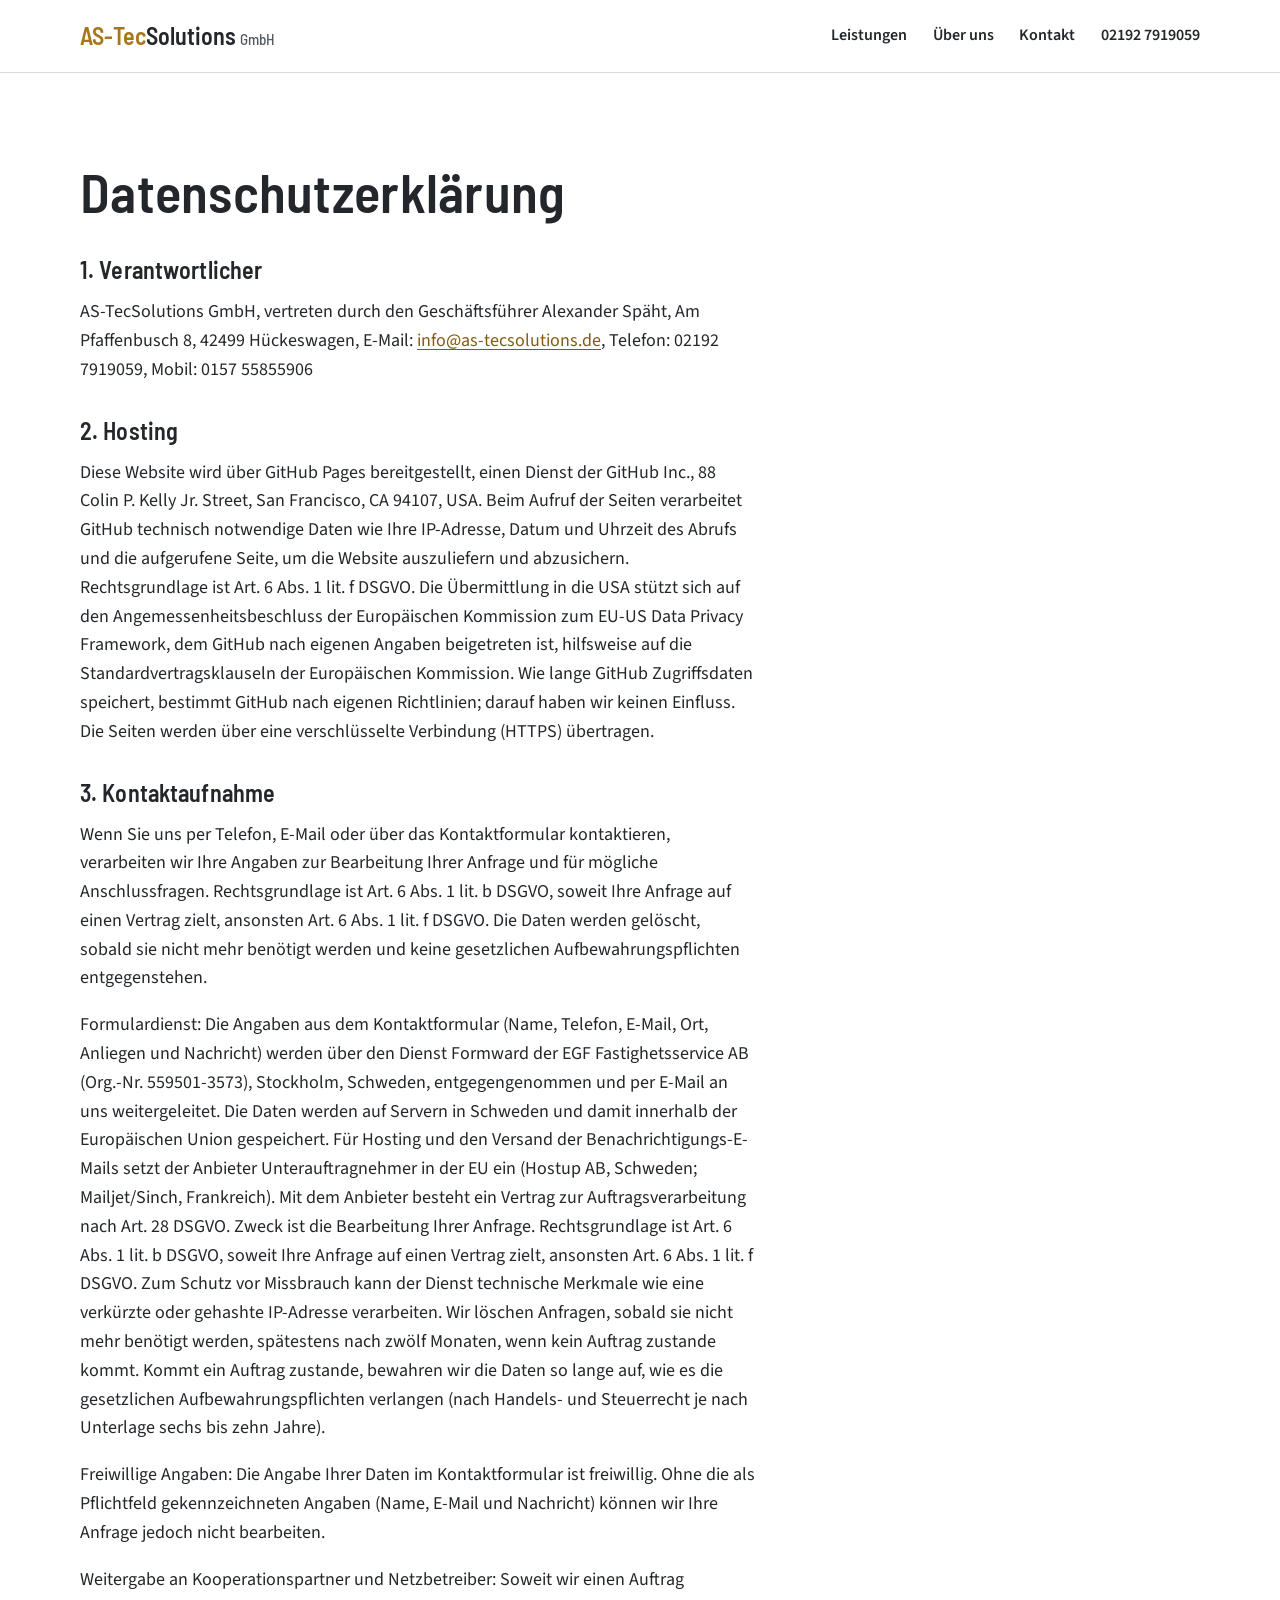
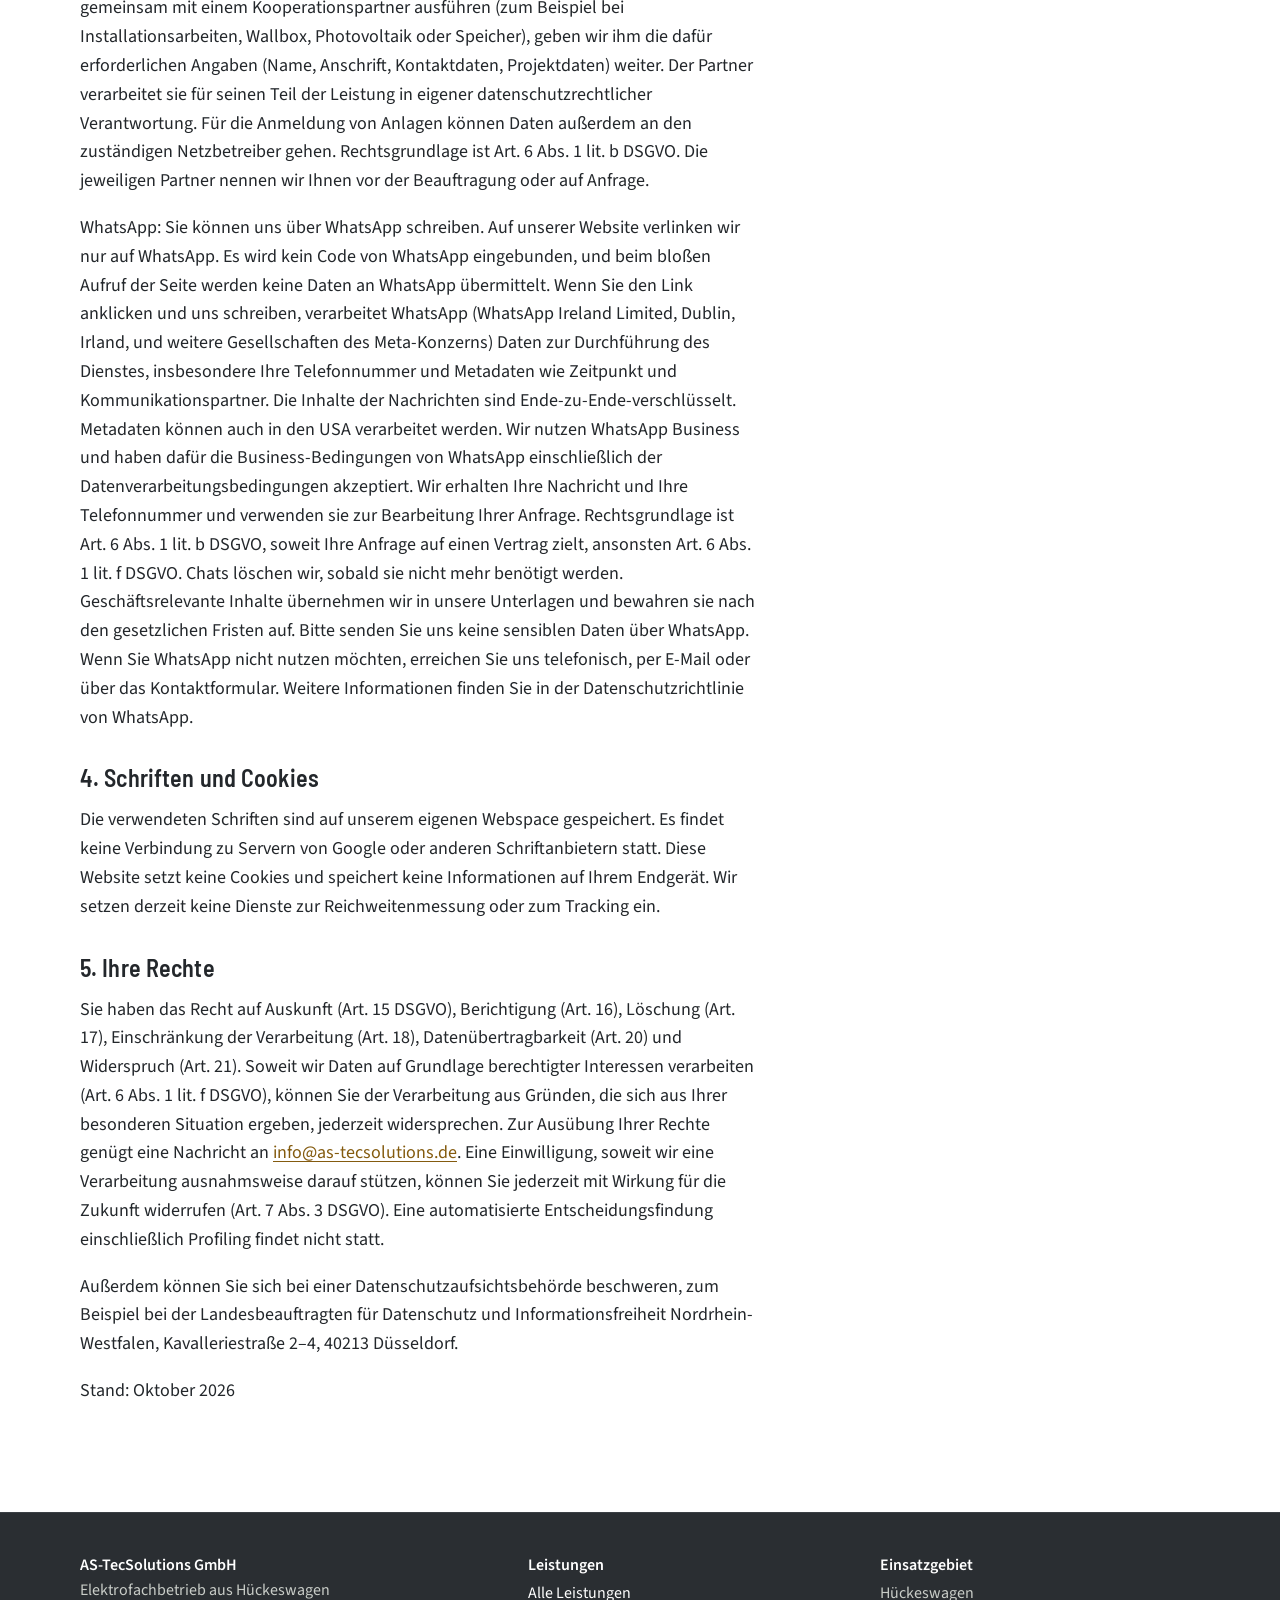
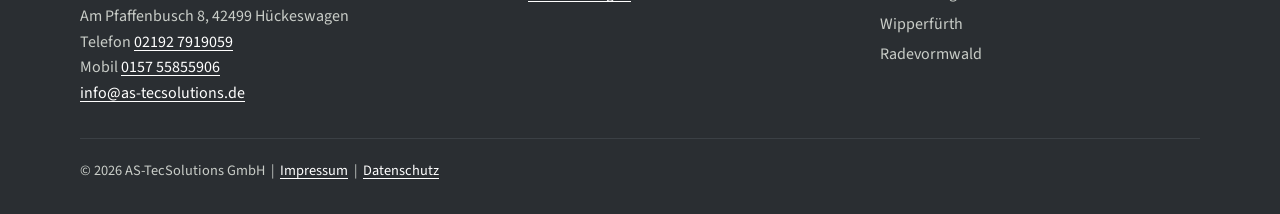
==== datenschutz/index.html @ 736dea1d "Add files via upload" ====
<!DOCTYPE html>
<html lang="de">
<head>
  <meta charset="UTF-8">
  <meta name="viewport" content="width=device-width, initial-scale=1, viewport-fit=cover">
  <title>Datenschutzerklärung | AS-TecSolutions GmbH</title>
  <meta name="description" content="Datenschutzerklärung der AS-TecSolutions GmbH, Elektrofachbetrieb in Hückeswagen.">
  <link rel="canonical" href="https://www.as-tecsolutions.de/datenschutz/">
  <meta name="theme-color" content="#FFFFFF">
  <link rel="icon" href="/favicon.ico" sizes="48x48">
  <link rel="icon" type="image/png" sizes="32x32" href="/assets/icons/favicon-32.png">
  <link rel="icon" type="image/png" sizes="16x16" href="/assets/icons/favicon-16.png">
  <link rel="apple-touch-icon" href="/assets/icons/apple-touch-icon.png">
  <meta property="og:type" content="website">
  <meta property="og:locale" content="de_DE">
  <meta property="og:site_name" content="AS-TecSolutions GmbH">
  <meta property="og:title" content="Datenschutzerklärung | AS-TecSolutions GmbH">
  <meta property="og:description" content="Datenschutzerklärung der AS-TecSolutions GmbH, Elektrofachbetrieb in Hückeswagen.">
  <meta property="og:url" content="https://www.as-tecsolutions.de/datenschutz/">
  <meta property="og:image" content="https://www.as-tecsolutions.de/assets/og-image.png">
  <meta property="og:image:width" content="1200">
  <meta property="og:image:height" content="630">
  <meta name="twitter:card" content="summary_large_image">
  <!-- Google Search Console: Bestätigungs-Tag hier einfügen, z. B. <meta name="google-site-verification" content="CODE"> (nur nötig, wenn nicht per DNS bestätigt wird) -->
  <link rel="preload" href="/assets/fonts/source-sans-3-400.woff2" as="font" type="font/woff2" crossorigin>
  <link rel="preload" href="/assets/fonts/barlow-semi-condensed-600.woff2" as="font" type="font/woff2" crossorigin>
  <link rel="stylesheet" href="/assets/css/style.css">
  <!-- Umami: Statistikskript erst einbinden, wenn der AV-Vertrag abgeschlossen und die Website-ID vorhanden ist (Datenschutzerklärung Abschnitt 5 beachten) -->
</head>
<body>
  <a class="skip-link" href="#inhalt">Zum Inhalt springen</a>
  <header class="topbar">
    <div class="wrap">
      <a class="brand" href="/"><span>AS-Tec</span>Solutions<small>GmbH</small></a>
      <button class="menu-btn" type="button" aria-expanded="false" aria-controls="hauptnavigation">Menü</button>
      <nav class="nav" id="hauptnavigation" aria-label="Hauptnavigation">
        <a href="/#leistungen">Leistungen</a>
        <a href="/#ueber-uns">Über uns</a>
        <a href="/#kontakt">Kontakt</a>
        <a class="tel" href="tel:+4921927919059">02192 7919059</a>
      </nav>
    </div>
  </header>

  <main id="inhalt" tabindex="-1" class="section legal">
    <div class="wrap">
      <h1>Datenschutzerklärung</h1>
      <!-- Interner Hinweis (vor Livegang geprüft werden lassen): Entwurf. Vor dem Livegang bitte rechtlich prüfen lassen. Diesen Hinweis danach entfernen. -->

      <h2>1. Verantwortlicher</h2>
      <p>AS-TecSolutions GmbH, vertreten durch den Geschäftsführer Alexander Späht, Am Pfaffenbusch 8, 42499 Hückeswagen, E-Mail: <a href="mailto:info@as-tecsolutions.de">info@as-tecsolutions.de</a>, Telefon: 02192 7919059, Mobil: 0157 55855906</p>

      <h2>2. Hosting</h2>
      <p>Diese Website wird über GitHub Pages bereitgestellt, einen Dienst der GitHub Inc., 88 Colin P. Kelly Jr. Street, San Francisco, CA 94107, USA. Beim Aufruf der Seiten verarbeitet GitHub technisch notwendige Daten wie Ihre IP-Adresse, Datum und Uhrzeit des Abrufs und die aufgerufene Seite, um die Website auszuliefern und abzusichern. Rechtsgrundlage ist Art. 6 Abs. 1 lit. f DSGVO. Die Übermittlung in die USA stützt sich auf den Angemessenheitsbeschluss der Europäischen Kommission zum EU-US Data Privacy Framework, dem GitHub nach eigenen Angaben beigetreten ist, hilfsweise auf die Standardvertragsklauseln der Europäischen Kommission. Wie lange GitHub Zugriffsdaten speichert, bestimmt GitHub nach eigenen Richtlinien; darauf haben wir keinen Einfluss. Die Seiten werden über eine verschlüsselte Verbindung (HTTPS) übertragen.</p>

      <h2>3. Kontaktaufnahme</h2>
      <p>Wenn Sie uns per Telefon, E-Mail oder über das Kontaktformular kontaktieren, verarbeiten wir Ihre Angaben zur Bearbeitung Ihrer Anfrage und für mögliche Anschlussfragen. Rechtsgrundlage ist Art. 6 Abs. 1 lit. b DSGVO, soweit Ihre Anfrage auf einen Vertrag zielt, ansonsten Art. 6 Abs. 1 lit. f DSGVO. Die Daten werden gelöscht, sobald sie nicht mehr benötigt werden und keine gesetzlichen Aufbewahrungspflichten entgegenstehen.</p>
      <p>Formulardienst: Die Angaben aus dem Kontaktformular (Name, Telefon, E-Mail, Ort, Anliegen und Nachricht) werden über den Dienst Formward der EGF Fastighetsservice AB (Org.-Nr. 559501-3573), Stockholm, Schweden, entgegengenommen und per E-Mail an uns weitergeleitet. Die Daten werden auf Servern in Schweden und damit innerhalb der Europäischen Union gespeichert. Für Hosting und den Versand der Benachrichtigungs-E-Mails setzt der Anbieter Unterauftragnehmer in der EU ein (Hostup AB, Schweden; Mailjet/Sinch, Frankreich). Mit dem Anbieter besteht ein Vertrag zur Auftragsverarbeitung nach Art. 28 DSGVO. Zweck ist die Bearbeitung Ihrer Anfrage. Rechtsgrundlage ist Art. 6 Abs. 1 lit. b DSGVO, soweit Ihre Anfrage auf einen Vertrag zielt, ansonsten Art. 6 Abs. 1 lit. f DSGVO. Zum Schutz vor Missbrauch kann der Dienst technische Merkmale wie eine verkürzte oder gehashte IP-Adresse verarbeiten. Wir löschen Anfragen, sobald sie nicht mehr benötigt werden, spätestens nach zwölf Monaten, wenn kein Auftrag zustande kommt. Kommt ein Auftrag zustande, bewahren wir die Daten so lange auf, wie es die gesetzlichen Aufbewahrungspflichten verlangen (nach Handels- und Steuerrecht je nach Unterlage sechs bis zehn Jahre).</p>

      <p>Freiwillige Angaben: Die Angabe Ihrer Daten im Kontaktformular ist freiwillig. Ohne die als Pflichtfeld gekennzeichneten Angaben (Name, E-Mail und Nachricht) können wir Ihre Anfrage jedoch nicht bearbeiten.</p>

      <p>Weitergabe an Kooperationspartner und Netzbetreiber: Soweit wir einen Auftrag gemeinsam mit einem Kooperationspartner ausführen (zum Beispiel bei Installationsarbeiten, Wallbox, Photovoltaik oder Speicher), geben wir ihm die dafür erforderlichen Angaben (Name, Anschrift, Kontaktdaten, Projektdaten) weiter. Der Partner verarbeitet sie für seinen Teil der Leistung in eigener datenschutzrechtlicher Verantwortung. Für die Anmeldung von Anlagen können Daten außerdem an den zuständigen Netzbetreiber gehen. Rechtsgrundlage ist Art. 6 Abs. 1 lit. b DSGVO. Die jeweiligen Partner nennen wir Ihnen vor der Beauftragung oder auf Anfrage.</p>

      <p>WhatsApp: Sie können uns über WhatsApp schreiben. Auf unserer Website verlinken wir nur auf WhatsApp. Es wird kein Code von WhatsApp eingebunden, und beim bloßen Aufruf der Seite werden keine Daten an WhatsApp übermittelt. Wenn Sie den Link anklicken und uns schreiben, verarbeitet WhatsApp (WhatsApp Ireland Limited, Dublin, Irland, und weitere Gesellschaften des Meta-Konzerns) Daten zur Durchführung des Dienstes, insbesondere Ihre Telefonnummer und Metadaten wie Zeitpunkt und Kommunikationspartner. Die Inhalte der Nachrichten sind Ende-zu-Ende-verschlüsselt. Metadaten können auch in den USA verarbeitet werden. Wir nutzen WhatsApp Business und haben dafür die Business-Bedingungen von WhatsApp einschließlich der Datenverarbeitungsbedingungen akzeptiert. Wir erhalten Ihre Nachricht und Ihre Telefonnummer und verwenden sie zur Bearbeitung Ihrer Anfrage. Rechtsgrundlage ist Art. 6 Abs. 1 lit. b DSGVO, soweit Ihre Anfrage auf einen Vertrag zielt, ansonsten Art. 6 Abs. 1 lit. f DSGVO. Chats löschen wir, sobald sie nicht mehr benötigt werden. Geschäftsrelevante Inhalte übernehmen wir in unsere Unterlagen und bewahren sie nach den gesetzlichen Fristen auf. Bitte senden Sie uns keine sensiblen Daten über WhatsApp. Wenn Sie WhatsApp nicht nutzen möchten, erreichen Sie uns telefonisch, per E-Mail oder über das Kontaktformular. Weitere Informationen finden Sie in der Datenschutzrichtlinie von WhatsApp.</p>

      <h2>4. Schriften und Cookies</h2>
      <p>Die verwendeten Schriften sind auf unserem eigenen Webspace gespeichert. Es findet keine Verbindung zu Servern von Google oder anderen Schriftanbietern statt. Diese Website setzt keine Cookies und speichert keine Informationen auf Ihrem Endgerät. Wir setzen derzeit keine Dienste zur Reichweitenmessung oder zum Tracking ein.</p>

      <!-- NUR WIEDER EINFÜGEN, WENN UMAMI EINGEBUNDEN IST (Konto, AV-Vertrag, Anschrift, Löschfrist ergänzen; dann auch "Wir setzen derzeit keine Dienste zur Reichweitenmessung" in Abschnitt 4 streichen):
      <h2>5. Reichweitenmessung mit Umami</h2>
      <p>Um zu verstehen, wie unsere Website genutzt wird, verwenden wir den Statistikdienst Umami Cloud der Umami Software, Inc., <span class="ph">[Anschrift laut Auftragsverarbeitungsvertrag]</span>. Die Daten werden auf Servern in der Europäischen Union verarbeitet.</p>
      <p>Umami arbeitet ohne Cookies und ohne geräteübergreifende Wiedererkennung. Erfasst werden die aufgerufene Seite, Datum und Uhrzeit, die Website, von der Sie kommen, Browser, Betriebssystem, Gerätetyp, Bildschirmgröße, Sprache sowie das ungefähre Herkunftsgebiet (Land und Region). Ihre IP-Adresse wird nur kurzzeitig zur Bestimmung des Herkunftsgebiets verwendet und nicht gespeichert. Für die Zählung von Besuchen bildet Umami aus technischen Merkmalen eine verschlüsselte Kennung, die in regelmäßigen Abständen neu gebildet wird, sodass kein dauerhaftes Nutzungsprofil entsteht. Wir können Sie anhand dieser Daten nicht identifizieren.</p>
      <p>Rechtsgrundlage ist unser berechtigtes Interesse an einer bedarfsgerechten Gestaltung unserer Website nach Art. 6 Abs. 1 lit. f DSGVO. Da keine Informationen auf Ihrem Endgerät gespeichert oder aus ihm ausgelesen werden, die nicht für den Abruf der Seite erforderlich sind, holen wir keine Einwilligung ein. Mit der Umami Software, Inc. besteht ein Vertrag zur Auftragsverarbeitung nach Art. 28 DSGVO. Soweit ein Zugriff aus den USA nicht ausgeschlossen werden kann, stützt er sich auf <span class="ph">[EU-US Data Privacy Framework beziehungsweise Standardvertragsklauseln, bitte prüfen]</span>. Die Statistikdaten werden nach <span class="ph">[6 Monaten]</span> gelöscht.</p>
      <p>Sie können der Erfassung jederzeit widersprechen, indem Sie in Ihrem Browser die Einstellung „Do Not Track“ aktivieren. Unsere Website berücksichtigt diese Einstellung, und es werden dann keine Daten an Umami übermittelt.</p>

      -->

      <h2>5. Ihre Rechte</h2>
      <p>Sie haben das Recht auf Auskunft (Art. 15 DSGVO), Berichtigung (Art. 16), Löschung (Art. 17), Einschränkung der Verarbeitung (Art. 18), Datenübertragbarkeit (Art. 20) und Widerspruch (Art. 21). Soweit wir Daten auf Grundlage berechtigter Interessen verarbeiten (Art. 6 Abs. 1 lit. f DSGVO), können Sie der Verarbeitung aus Gründen, die sich aus Ihrer besonderen Situation ergeben, jederzeit widersprechen. Zur Ausübung Ihrer Rechte genügt eine Nachricht an <a href="mailto:info@as-tecsolutions.de">info@as-tecsolutions.de</a>. Eine Einwilligung, soweit wir eine Verarbeitung ausnahmsweise darauf stützen, können Sie jederzeit mit Wirkung für die Zukunft widerrufen (Art. 7 Abs. 3 DSGVO). Eine automatisierte Entscheidungsfindung einschließlich Profiling findet nicht statt.</p>
      <p>Außerdem können Sie sich bei einer Datenschutzaufsichtsbehörde beschweren, zum Beispiel bei der Landesbeauftragten für Datenschutz und Informationsfreiheit Nordrhein-Westfalen, Kavalleriestraße 2–4, 40213 Düsseldorf.</p>

      <p>Stand: Oktober 2026</p>
    </div>
  </main>

  <footer>
    <div class="wrap">
      <div>
        <strong>AS-TecSolutions GmbH</strong><br>
        Elektrofachbetrieb aus Hückeswagen<br>
        Am Pfaffenbusch 8, 42499 Hückeswagen<br>
        Telefon <a href="tel:+4921927919059">02192 7919059</a><br>
        Mobil <a href="tel:+4915755855906">0157 55855906</a><br>
        <a href="mailto:info@as-tecsolutions.de">info@as-tecsolutions.de</a>
      </div>
      <div>
        <strong>Leistungen</strong>
        <ul>
          <li><a href="/#leistungen">Alle Leistungen</a></li>
        </ul>
      </div>
      <div>
        <strong>Einsatzgebiet</strong>
        <ul>
          <li>Hückeswagen</li>
          <li>Wipperfürth</li>
          <li>Radevormwald</li>
        </ul>
      </div>
      <div class="footer-bottom">
        © <span data-year>2026</span> AS-TecSolutions GmbH &nbsp;|&nbsp; <a href="/impressum/">Impressum</a> &nbsp;|&nbsp; <a href="/datenschutz/">Datenschutz</a>
      </div>
    </div>
  </footer>
  <script src="/assets/js/site.js" defer></script>
</body>
</html>
---- assets/css/style.css ----
/* AS-TecSolutions GmbH: schlichtes Stylesheet
   Schriften liegen lokal unter /assets/fonts (kein Abruf bei Google, DSGVO-freundlich). */

@font-face { font-family: "Source Sans 3"; font-weight: 400; font-style: normal; font-display: swap; src: url("/assets/fonts/source-sans-3-400.woff2") format("woff2"); }
@font-face { font-family: "Source Sans 3"; font-weight: 400; font-style: italic; font-display: swap; src: url("/assets/fonts/source-sans-3-400-italic.woff2") format("woff2"); }
@font-face { font-family: "Source Sans 3"; font-weight: 600; font-style: normal; font-display: swap; src: url("/assets/fonts/source-sans-3-600.woff2") format("woff2"); }
@font-face { font-family: "Barlow Semi Condensed"; font-weight: 500; font-style: normal; font-display: swap; src: url("/assets/fonts/barlow-semi-condensed-500.woff2") format("woff2"); }
@font-face { font-family: "Barlow Semi Condensed"; font-weight: 600; font-style: normal; font-display: swap; src: url("/assets/fonts/barlow-semi-condensed-600.woff2") format("woff2"); }

:root {
  --paper: #FFFFFF;
  --stone: #F1F2EF;
  --ink: #23272B;
  --muted: #545A60;
  --line: #D8DBD5;
  --gold: #A87618;
  --gold-dark: #845B0F;
  --dark: #2A2E32;
  --plate: #E7E9E4;
  --font-body: "Source Sans 3", "Segoe UI", Arial, sans-serif;
  --font-head: "Barlow Semi Condensed", "Arial Narrow", Arial, sans-serif;
  --wrap: 1120px;
}

*, *::before, *::after { box-sizing: border-box; }
html { scroll-behavior: smooth; -webkit-text-size-adjust: 100%; }
@media (prefers-reduced-motion: reduce) { html { scroll-behavior: auto; } }

body {
  margin: 0;
  background: var(--paper);
  color: var(--ink);
  font-family: var(--font-body);
  font-size: 1.125rem;
  line-height: 1.6;
}

img { max-width: 100%; height: auto; display: block; }
a { color: var(--gold-dark); text-underline-offset: .18em; }
a:hover { color: var(--ink); }
:focus-visible { outline: 3px solid var(--gold); outline-offset: 3px; }

h1, h2, h3 { font-family: var(--font-head); font-weight: 600; line-height: 1.15; margin: 0 0 .6em; letter-spacing: .005em; }
h1 { font-size: clamp(2.2rem, 4.6vw, 3.4rem); }
h2 { font-size: clamp(1.75rem, 3vw, 2.3rem); }
h3 { font-size: 1.35rem; font-weight: 500; }
p { margin: 0 0 1em; max-width: 68ch; }

.wrap { width: min(100% - 2.5rem, var(--wrap)); margin-inline: auto; }
.section { padding: clamp(3.5rem, 7vw, 5.5rem) 0; }
.section--stone { background: var(--stone); }
.lead { font-size: 1.25rem; color: var(--muted); }

.skip-link { position: absolute; left: -999px; top: .5rem; background: var(--ink); color: #fff; padding: .5rem 1rem; z-index: 50; }
.skip-link:focus { left: .5rem; }

.group-title { margin: 2.6rem 0 0; font-size: 1.05rem; font-weight: 600; text-transform: uppercase; letter-spacing: .06em; color: var(--gold-dark); }
.group-title + .services { margin-top: .8rem; }
.group-title + .coop { margin-top: 1rem; }
.coop + .services { margin-top: 1.6rem; }
.coop { margin-top: 2rem; padding: 1.2rem 1.5rem; border-left: 4px solid var(--gold); background: var(--paper); }
.coop h3 { margin-bottom: .3em; }
.coop p { margin: 0; color: var(--muted); font-size: 1.05rem; max-width: 80ch; }

@media (min-width: 901px) { .profile .plate { position: sticky; top: 96px; align-self: start; } }

.kontakt-zeile { display: flex; align-items: center; gap: .7rem; }
.kontakt-zeile .ico { flex: none; color: var(--gold-dark); }
.nap .kontakt-zeile { margin-top: .2rem; }

.wa-link { display: inline-flex; align-items: center; gap: .7rem; color: inherit; text-decoration: none; }
.wa-link span { color: var(--gold-dark); text-decoration: underline; text-underline-offset: .18em; }
.wa-link:hover span { color: var(--ink); }

/* Kopfzeile */
.topbar { border-bottom: 1px solid var(--line); background: var(--paper); position: sticky; top: 0; z-index: 20; }
.topbar .wrap { display: flex; align-items: center; justify-content: space-between; gap: 1.5rem; min-height: 72px; }
.brand { font-family: var(--font-head); font-size: 1.5rem; font-weight: 600; text-decoration: none; color: var(--ink); white-space: nowrap; }
.brand span { color: var(--gold); }
.brand small { font-size: .95rem; font-weight: 500; color: var(--muted); margin-left: .25rem; }
.nav { display: flex; align-items: center; gap: 1.6rem; }
.nav a { color: var(--ink); text-decoration: none; font-weight: 600; font-size: 1rem; }
.nav a:hover { color: var(--gold-dark); }
.nav a[aria-current="page"] { color: var(--gold-dark); }
.nav .tel { white-space: nowrap; }
.menu-btn { display: none; background: none; border: 1px solid var(--line); border-radius: 4px; padding: .45rem .8rem; font: inherit; font-size: 1rem; color: var(--ink); cursor: pointer; }

@media (max-width: 900px) {
  .menu-btn { display: block; }
  .nav { display: none; position: absolute; left: 0; right: 0; top: 100%; flex-direction: column; align-items: flex-start; gap: 0; background: var(--paper); border-bottom: 1px solid var(--line); padding: .5rem 1.25rem 1rem; }
  .nav.open { display: flex; }
  .nav a { padding: .6rem 0; width: 100%; }
}

/* Knöpfe */
.btn { display: inline-block; background: var(--gold-dark); color: #fff; border: 2px solid var(--gold-dark); padding: .75rem 1.4rem; border-radius: 4px; font-weight: 600; text-decoration: none; font-size: 1.05rem; cursor: pointer; font-family: inherit; }
.btn:hover { background: var(--ink); border-color: var(--ink); color: #fff; }
.btn--plain { background: transparent; color: var(--ink); border-color: var(--ink); }
.btn--plain:hover { background: var(--ink); color: #fff; }
.actions { display: flex; flex-wrap: wrap; gap: .8rem; margin-top: 1.6rem; }

/* Startbereich */
.hero .wrap { display: grid; grid-template-columns: 1.15fr .85fr; gap: clamp(2rem, 5vw, 4rem); align-items: center; }
.hero-photo { border-radius: 6px; overflow: hidden; aspect-ratio: 4 / 5; background: var(--stone); }
.hero-photo img { width: 100%; height: 100%; object-fit: cover; }
.area-line { margin-top: 1.8rem; padding-top: 1.1rem; border-top: 1px solid var(--line); color: var(--muted); font-size: 1rem; }
@media (max-width: 820px) { .hero .wrap { grid-template-columns: 1fr; } .hero-photo { aspect-ratio: 16 / 10; } }

/* Unterseiten-Kopf */
.page-head { padding: clamp(2.8rem, 6vw, 4.5rem) 0 clamp(2rem, 4vw, 3rem); border-bottom: 1px solid var(--line); }
.crumbs { font-size: .95rem; color: var(--muted); margin-bottom: 1rem; }
.crumbs a { color: var(--muted); }

/* Leistungen */
.services { display: grid; grid-template-columns: repeat(2, 1fr); gap: 0 3rem; margin-top: 2rem; border-top: 2px solid var(--ink); }
.service { padding: 1.4rem 0 1.5rem; border-bottom: 1px solid var(--line); }
.service h3 { margin-bottom: .3em; }
.service p { margin: 0; color: var(--muted); font-size: 1.05rem; }
.service .more { display: inline-block; margin-top: .5rem; font-weight: 600; font-size: 1rem; }
@media (max-width: 760px) { .services { grid-template-columns: 1fr; } }

/* Profil und Typenschild */
.profile { display: grid; grid-template-columns: 1.2fr .8fr; gap: clamp(2rem, 5vw, 4rem); align-items: start; }
@media (max-width: 860px) { .profile { grid-template-columns: 1fr; } }

.plate {
  position: relative;
  background: linear-gradient(180deg, #EDEFEA 0%, var(--plate) 100%);
  border: 2px solid #9EA39B;
  border-radius: 6px;
  padding: 1.8rem 1.8rem 1.5rem;
  box-shadow: inset 0 1px 0 #fff;
}
.plate::before, .plate::after, .plate .screw-b::before, .plate .screw-b::after {
  content: ""; position: absolute; width: 11px; height: 11px; border-radius: 50%;
  background: radial-gradient(circle at 35% 35%, #fff 0 15%, #A5AAA2 60%, #7D8279 100%);
}
.plate::before { top: 9px; left: 9px; }
.plate::after { top: 9px; right: 9px; }
.plate .screw-b::before { bottom: 9px; left: 9px; }
.plate .screw-b::after { bottom: 9px; right: 9px; }
.plate-title { font-family: var(--font-head); font-size: 1.3rem; font-weight: 600; margin: 0 0 1rem; padding-bottom: .7rem; border-bottom: 1px solid #A9AEA6; }
.plate dl { margin: 0; display: grid; grid-template-columns: auto 1fr; gap: .55rem 1rem; font-size: 1rem; }
.plate dt { color: var(--muted); }
.plate dd { margin: 0; font-weight: 600; }
@media (max-width: 480px) { .plate dl { grid-template-columns: 1fr; gap: 0; } .plate dd { margin-bottom: .6rem; } }

/* Ablauf */
.steps { list-style: none; padding: 0; margin: 2rem 0 0; display: grid; grid-template-columns: repeat(3, 1fr); gap: 2rem; counter-reset: step; }
.steps li { counter-increment: step; border-top: 2px solid var(--ink); padding-top: 1rem; }
.steps li::before { content: counter(step); font-family: var(--font-head); font-size: 2.4rem; font-weight: 600; color: var(--gold); display: block; line-height: 1; margin-bottom: .5rem; }
.steps p { margin: 0; color: var(--muted); }
@media (max-width: 760px) { .steps { grid-template-columns: 1fr; } }

/* Bewertungen */
.reviews { display: grid; grid-template-columns: repeat(3, 1fr); gap: 2rem; margin-top: 2rem; }
.review { margin: 0; }
.review blockquote { margin: 0 0 .8rem; font-style: italic; font-size: 1.1rem; }
.review figcaption { font-size: .95rem; color: var(--muted); }
.stars { color: var(--gold); letter-spacing: .1em; font-size: 1.1rem; margin-bottom: .4rem; }
.placeholder-note { background: #FFF6DA; border: 1px dashed var(--gold); padding: .6rem 1rem; font-size: .95rem; border-radius: 4px; display: inline-block; }
@media (max-width: 860px) { .reviews { grid-template-columns: 1fr; } }

/* Fließtext-Abschnitte auf Unterseiten */
.cols { display: grid; grid-template-columns: 1fr 1fr; gap: 1rem 3rem; }
@media (max-width: 760px) { .cols { grid-template-columns: 1fr; } }
.ticks { padding-left: 1.2rem; margin: 0 0 1em; }
.ticks li { margin-bottom: .45rem; }
.ticks li::marker { color: var(--gold); }
.figure { border-radius: 6px; overflow: hidden; margin: 0; }
.figure img { width: 100%; aspect-ratio: 3 / 2; object-fit: cover; }

/* FAQ */
.faq { margin-top: 1.5rem; border-top: 2px solid var(--ink); max-width: 820px; }
.faq details { border-bottom: 1px solid var(--line); padding: 1rem 0; }
.faq summary { cursor: pointer; font-weight: 600; font-size: 1.1rem; list-style-position: outside; }
.faq details p { margin: .7rem 0 0; color: var(--muted); }

/* Kontakt */
.contact { display: grid; grid-template-columns: 1fr 1fr; gap: clamp(2rem, 5vw, 4rem); }
@media (max-width: 860px) { .contact { grid-template-columns: 1fr; } }
.nap { font-style: normal; line-height: 1.8; }
.nap strong { font-family: var(--font-head); font-size: 1.3rem; font-weight: 600; }
.big-tel { font-family: var(--font-head); font-size: 2rem; font-weight: 600; color: var(--ink); text-decoration: none; display: inline-block; margin: .4rem 0 1rem; }
form .field { margin-bottom: 1rem; }
form label { display: block; font-weight: 600; font-size: 1rem; margin-bottom: .3rem; }
form input, form select, form textarea { width: 100%; font: inherit; font-size: 1.05rem; padding: .65rem .8rem; border: 1px solid #A9AEA6; border-radius: 4px; background: #fff; color: var(--ink); }
form textarea { min-height: 140px; resize: vertical; }
form .check { display: flex; gap: .6rem; align-items: flex-start; font-size: .95rem; font-weight: 400; }
form .check input { width: auto; margin-top: .3rem; }
.form-status { margin-top: .8rem; font-weight: 600; }

/* Abschlussband */
.cta-band { background: var(--dark); color: #fff; padding: 2.8rem 0; }
.cta-band .wrap { display: flex; flex-wrap: wrap; align-items: center; justify-content: space-between; gap: 1.5rem; }
.cta-band h2 { margin: 0 0 .3rem; }
.cta-band p { margin: 0; color: #C9CDC8; }
.cta-band .btn--plain { color: #fff; border-color: #fff; }
.cta-band .btn--plain:hover { background: #fff; color: var(--ink); }
.cta-band .actions { margin-top: 0; }

/* Rechtstexte */
.legal h2 { font-size: 1.5rem; margin-top: 2rem; }
.legal p, .legal li { max-width: 75ch; }

/* Fußzeile */
footer { background: var(--dark); color: #C9CDC8; font-size: 1rem; padding: 2.5rem 0 2rem; border-top: 1px solid #3B4045; }
footer .wrap { display: grid; grid-template-columns: 1.3fr 1fr 1fr; gap: 2rem; }
footer a { color: #fff; }
footer strong { color: #fff; }
footer ul { list-style: none; padding: 0; margin: 0; line-height: 1.9; }
.footer-bottom { grid-column: 1 / -1; border-top: 1px solid #3B4045; padding-top: 1.2rem; font-size: .9rem; }
@media (max-width: 760px) { footer .wrap { grid-template-columns: 1fr; } }

/* Platzhalter sichtbar markieren (vor Livegang entfernen) */
.ph { background: #FFF1B8; padding: 0 .2em; border-radius: 2px; }

/* Fotoplatzhalter bis zum echten Bild */
.photo-slot { display: flex; align-items: center; justify-content: center; text-align: center; border: 2px dashed #A9AEA6; color: var(--muted); font-weight: 600; padding: 1.5rem; }
.photo-slot small { font-weight: 400; }

/* Bildslider im Startbereich */
.slider { position: relative; border-radius: 6px; overflow: hidden; aspect-ratio: 4 / 5; background: var(--stone); }
.slider-track { display: flex; height: 100%; overflow-x: auto; scroll-snap-type: x mandatory; scroll-behavior: smooth; scrollbar-width: none; }
.slider-track::-webkit-scrollbar { display: none; }
.slider-track:focus-visible { outline: 3px solid var(--gold, #A87618); outline-offset: -3px; }
.slide { flex: 0 0 100%; height: 100%; margin: 0; position: relative; scroll-snap-align: start; }
.slide img { width: 100%; height: 100%; object-fit: cover; display: block; }
.slide figcaption { position: absolute; left: 0; right: 0; bottom: 0; padding: 2.5rem 1.25rem 2.6rem; background: linear-gradient(to top, rgba(20,22,24,.72), rgba(20,22,24,0)); }
.slide figcaption a { color: #fff; text-decoration: none; font-family: "Barlow Semi Condensed", sans-serif; font-weight: 600; font-size: 1.25rem; letter-spacing: .01em; }
.slide figcaption a:hover { text-decoration: underline; text-underline-offset: 3px; }
.slider-btn { position: absolute; top: 50%; transform: translateY(-50%); width: 2.6rem; height: 2.6rem; border: 0; border-radius: 50%; background: rgba(255,255,255,.88); color: #23272B; font-size: 1.7rem; line-height: 1; cursor: pointer; display: flex; align-items: center; justify-content: center; padding-bottom: .2rem; box-shadow: 0 1px 4px rgba(0,0,0,.18); }
.slider-btn:hover { background: #fff; }
.slider-btn--prev { left: .75rem; }
.slider-btn--next { right: .75rem; }
.slider-dots { position: absolute; left: 0; right: 0; bottom: .9rem; display: flex; justify-content: center; gap: .5rem; }
.slider-dots button { width: .65rem; height: .65rem; border-radius: 50%; border: 1.5px solid #fff; background: transparent; padding: 0; cursor: pointer; }
.slider-dots button[aria-current="true"] { background: #fff; }
@media (max-width: 820px) { .slider { aspect-ratio: 4 / 4.2; } .slider-btn { display: none; } }
@media (prefers-reduced-motion: reduce) { .slider-track { scroll-behavior: auto; } }
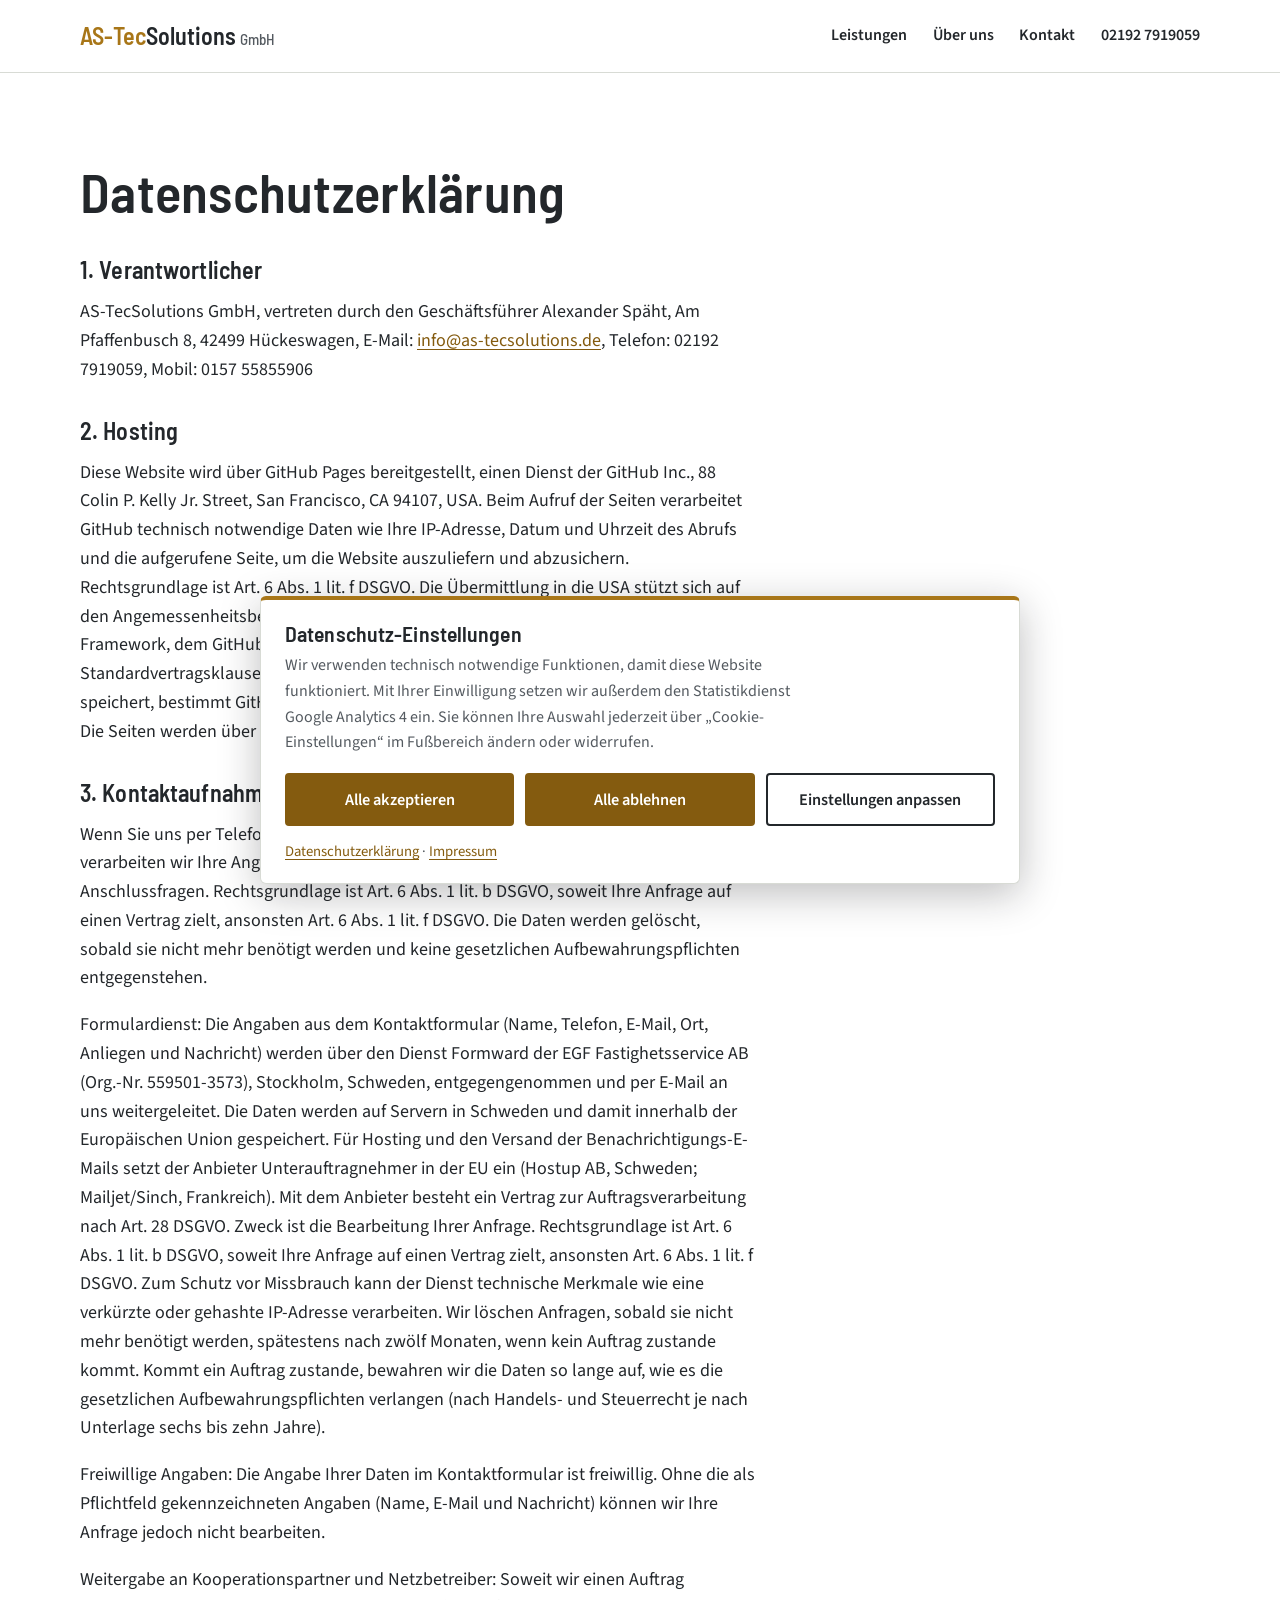
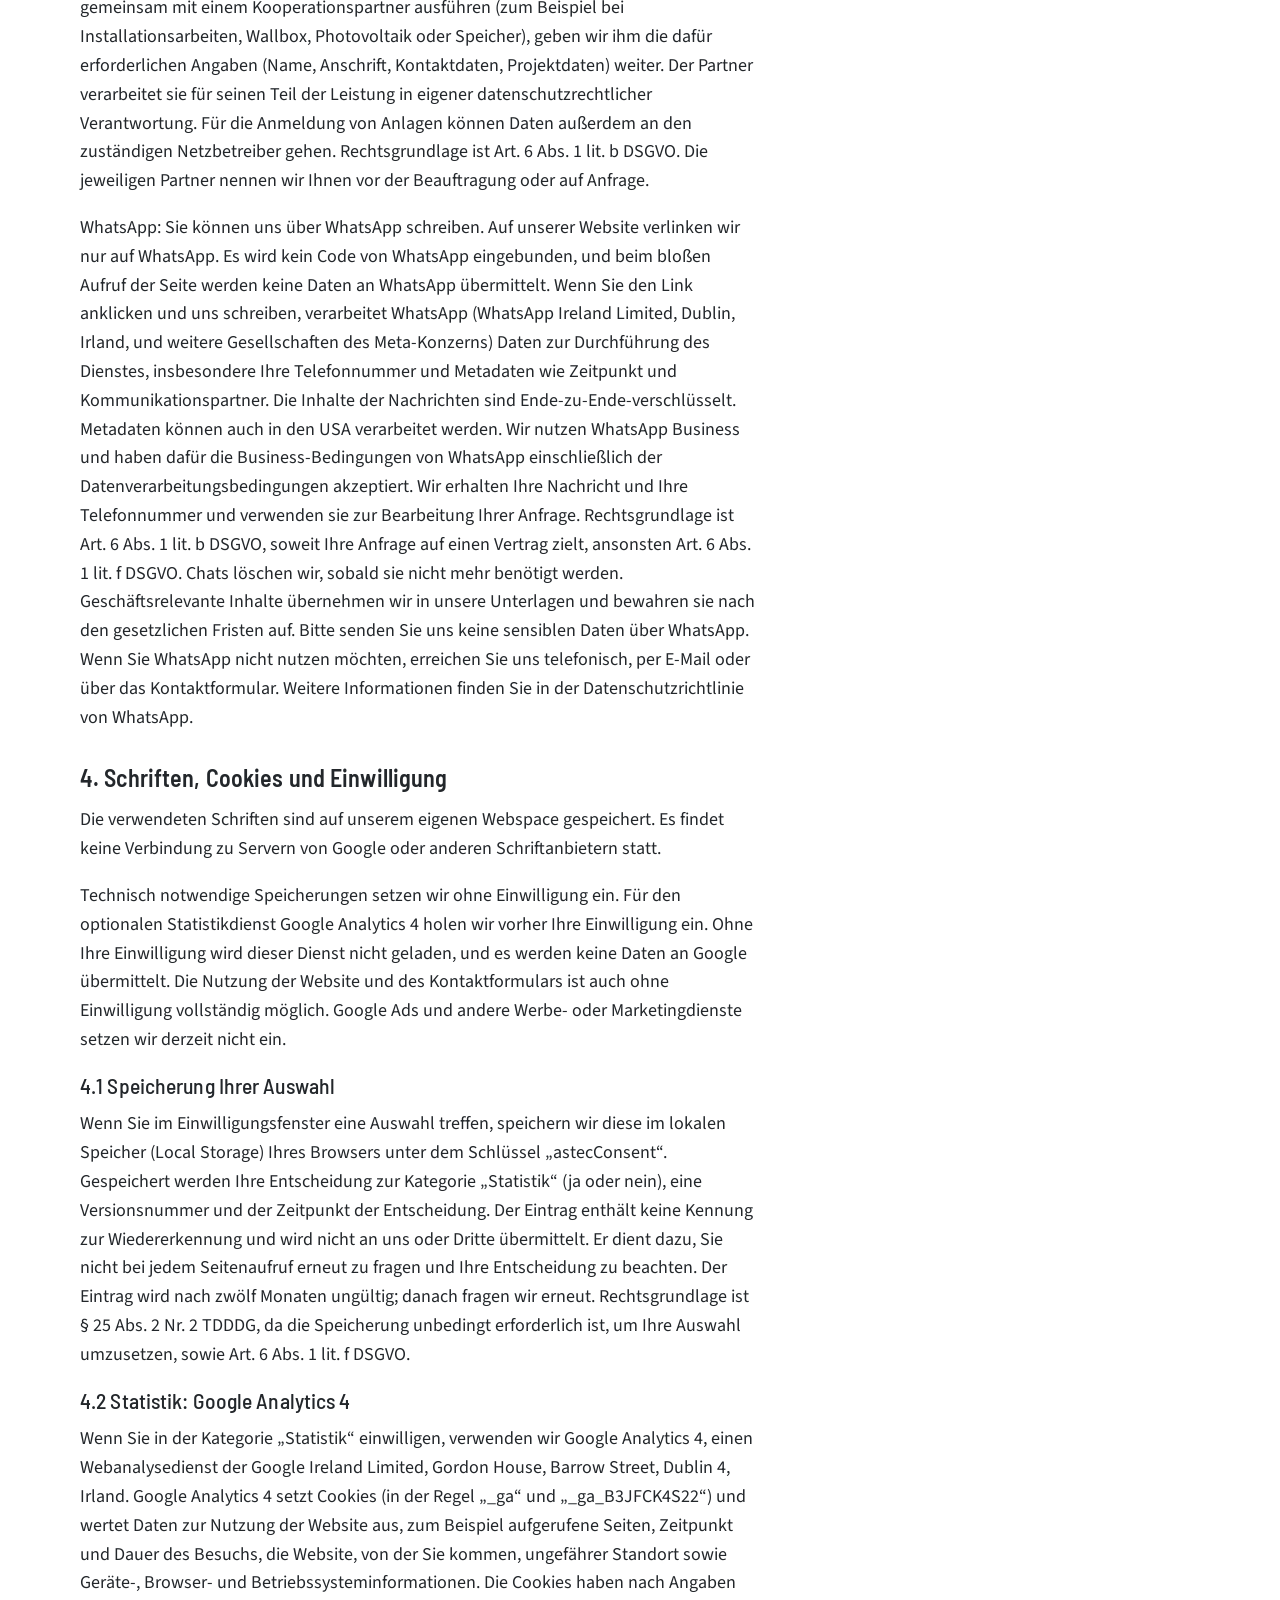
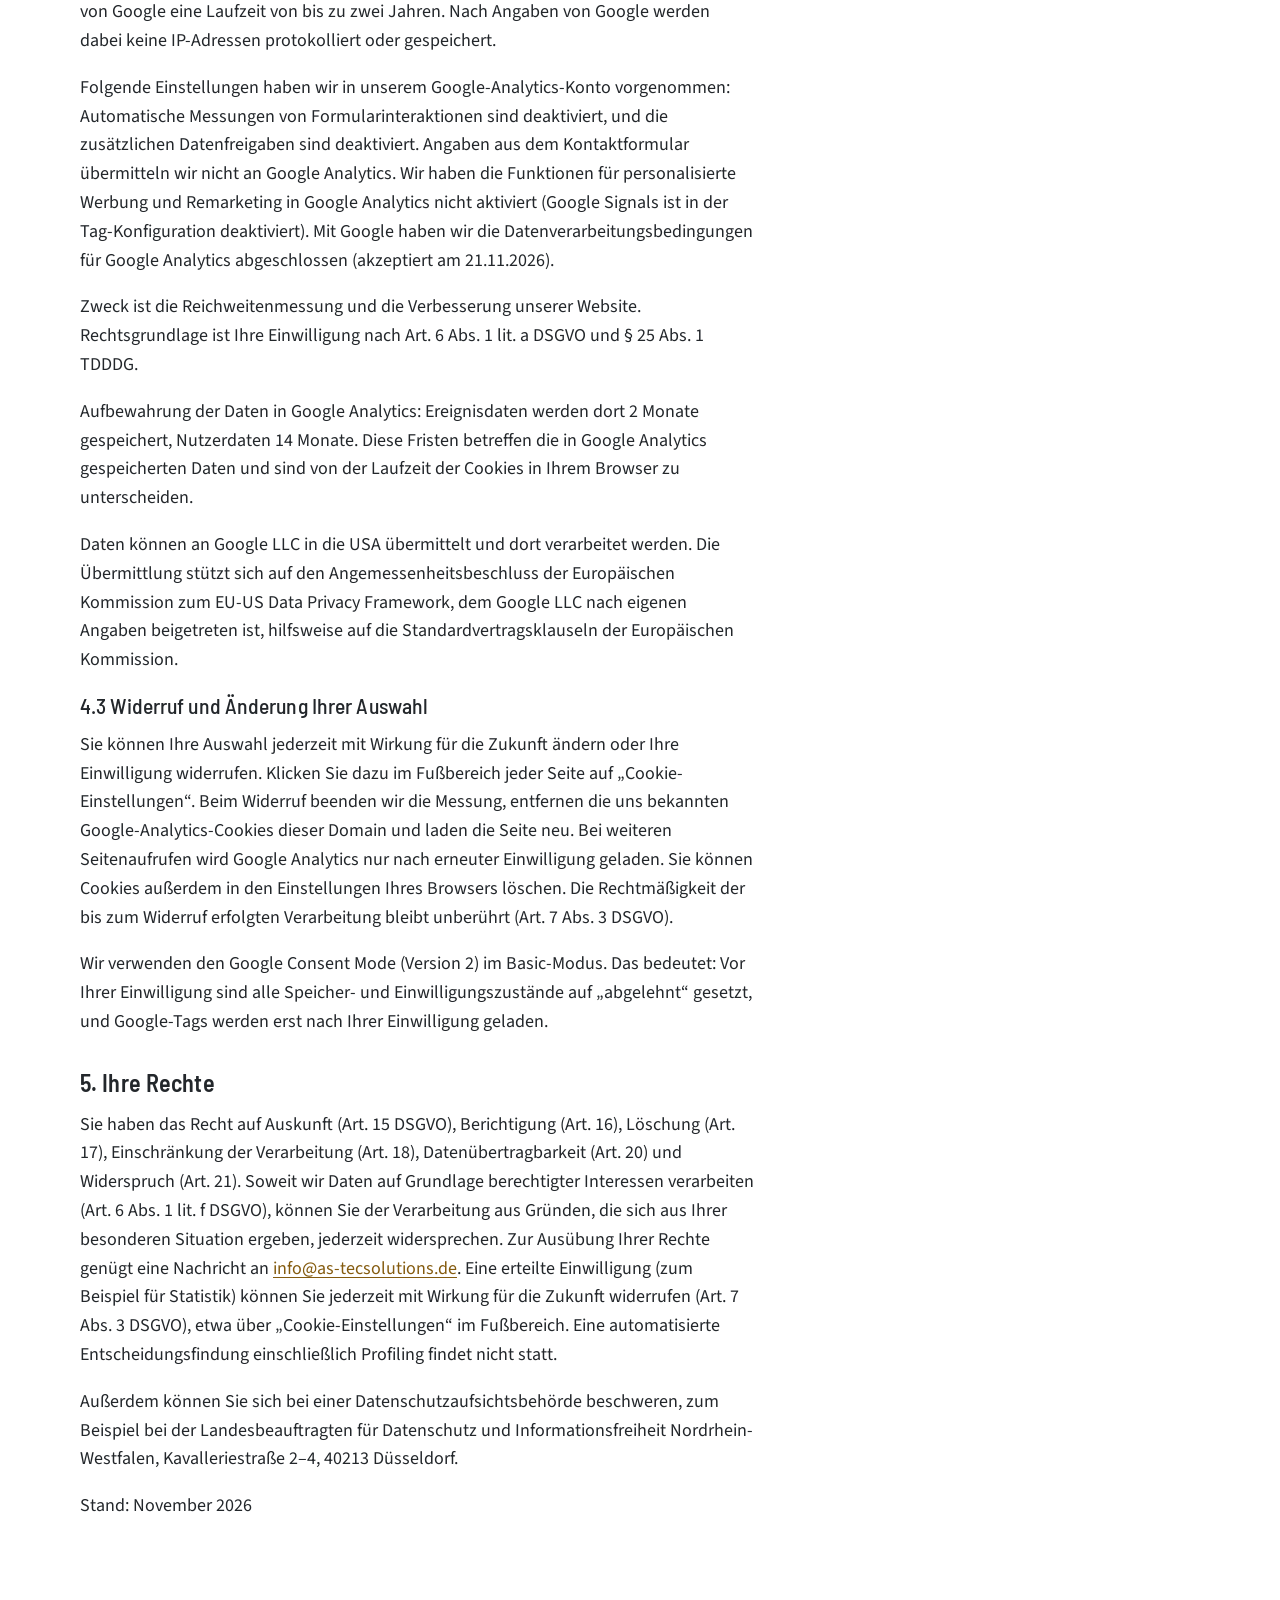
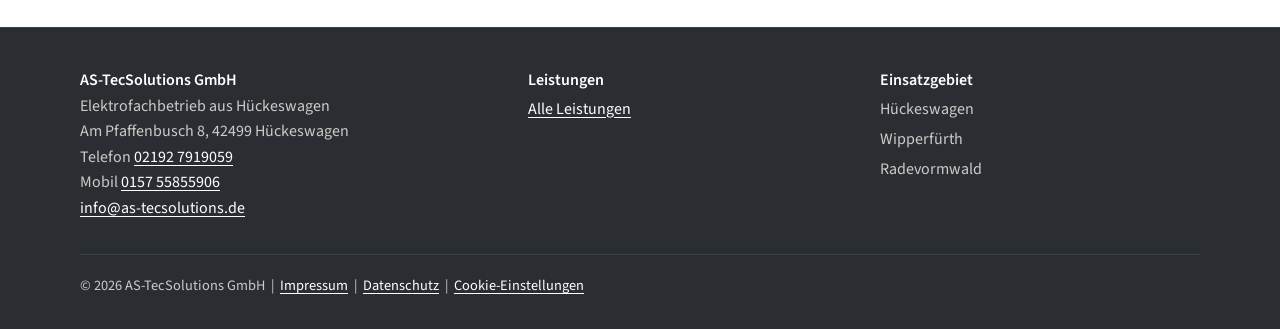
==== commit 2d0d04cf: "as-tecsolutions-website-analytics-final-2" ====
--- a/datenschutz/index.html
+++ b/datenschutz/index.html
@@ -25,6 +25,7 @@
   <link rel="preload" href="/assets/fonts/source-sans-3-400.woff2" as="font" type="font/woff2" crossorigin>
   <link rel="preload" href="/assets/fonts/barlow-semi-condensed-600.woff2" as="font" type="font/woff2" crossorigin>
   <link rel="stylesheet" href="/assets/css/style.css">
+  <link rel="stylesheet" href="/assets/css/consent.css">
   <!-- Umami: Statistikskript erst einbinden, wenn der AV-Vertrag abgeschlossen und die Website-ID vorhanden ist (Datenschutzerklärung Abschnitt 5 beachten) -->
 </head>
 <body>
@@ -63,23 +64,30 @@
 
       <p>WhatsApp: Sie können uns über WhatsApp schreiben. Auf unserer Website verlinken wir nur auf WhatsApp. Es wird kein Code von WhatsApp eingebunden, und beim bloßen Aufruf der Seite werden keine Daten an WhatsApp übermittelt. Wenn Sie den Link anklicken und uns schreiben, verarbeitet WhatsApp (WhatsApp Ireland Limited, Dublin, Irland, und weitere Gesellschaften des Meta-Konzerns) Daten zur Durchführung des Dienstes, insbesondere Ihre Telefonnummer und Metadaten wie Zeitpunkt und Kommunikationspartner. Die Inhalte der Nachrichten sind Ende-zu-Ende-verschlüsselt. Metadaten können auch in den USA verarbeitet werden. Wir nutzen WhatsApp Business und haben dafür die Business-Bedingungen von WhatsApp einschließlich der Datenverarbeitungsbedingungen akzeptiert. Wir erhalten Ihre Nachricht und Ihre Telefonnummer und verwenden sie zur Bearbeitung Ihrer Anfrage. Rechtsgrundlage ist Art. 6 Abs. 1 lit. b DSGVO, soweit Ihre Anfrage auf einen Vertrag zielt, ansonsten Art. 6 Abs. 1 lit. f DSGVO. Chats löschen wir, sobald sie nicht mehr benötigt werden. Geschäftsrelevante Inhalte übernehmen wir in unsere Unterlagen und bewahren sie nach den gesetzlichen Fristen auf. Bitte senden Sie uns keine sensiblen Daten über WhatsApp. Wenn Sie WhatsApp nicht nutzen möchten, erreichen Sie uns telefonisch, per E-Mail oder über das Kontaktformular. Weitere Informationen finden Sie in der Datenschutzrichtlinie von WhatsApp.</p>
 
-      <h2>4. Schriften und Cookies</h2>
-      <p>Die verwendeten Schriften sind auf unserem eigenen Webspace gespeichert. Es findet keine Verbindung zu Servern von Google oder anderen Schriftanbietern statt. Diese Website setzt keine Cookies und speichert keine Informationen auf Ihrem Endgerät. Wir setzen derzeit keine Dienste zur Reichweitenmessung oder zum Tracking ein.</p>
+      <h2>4. Schriften, Cookies und Einwilligung</h2>
+      <p>Die verwendeten Schriften sind auf unserem eigenen Webspace gespeichert. Es findet keine Verbindung zu Servern von Google oder anderen Schriftanbietern statt.</p>
+      <p>Technisch notwendige Speicherungen setzen wir ohne Einwilligung ein. Für den optionalen Statistikdienst Google Analytics 4 holen wir vorher Ihre Einwilligung ein. Ohne Ihre Einwilligung wird dieser Dienst nicht geladen, und es werden keine Daten an Google übermittelt. Die Nutzung der Website und des Kontaktformulars ist auch ohne Einwilligung vollständig möglich. Google Ads und andere Werbe- oder Marketingdienste setzen wir derzeit nicht ein.</p>
 
-      <!-- NUR WIEDER EINFÜGEN, WENN UMAMI EINGEBUNDEN IST (Konto, AV-Vertrag, Anschrift, Löschfrist ergänzen; dann auch "Wir setzen derzeit keine Dienste zur Reichweitenmessung" in Abschnitt 4 streichen):
-      <h2>5. Reichweitenmessung mit Umami</h2>
-      <p>Um zu verstehen, wie unsere Website genutzt wird, verwenden wir den Statistikdienst Umami Cloud der Umami Software, Inc., <span class="ph">[Anschrift laut Auftragsverarbeitungsvertrag]</span>. Die Daten werden auf Servern in der Europäischen Union verarbeitet.</p>
-      <p>Umami arbeitet ohne Cookies und ohne geräteübergreifende Wiedererkennung. Erfasst werden die aufgerufene Seite, Datum und Uhrzeit, die Website, von der Sie kommen, Browser, Betriebssystem, Gerätetyp, Bildschirmgröße, Sprache sowie das ungefähre Herkunftsgebiet (Land und Region). Ihre IP-Adresse wird nur kurzzeitig zur Bestimmung des Herkunftsgebiets verwendet und nicht gespeichert. Für die Zählung von Besuchen bildet Umami aus technischen Merkmalen eine verschlüsselte Kennung, die in regelmäßigen Abständen neu gebildet wird, sodass kein dauerhaftes Nutzungsprofil entsteht. Wir können Sie anhand dieser Daten nicht identifizieren.</p>
-      <p>Rechtsgrundlage ist unser berechtigtes Interesse an einer bedarfsgerechten Gestaltung unserer Website nach Art. 6 Abs. 1 lit. f DSGVO. Da keine Informationen auf Ihrem Endgerät gespeichert oder aus ihm ausgelesen werden, die nicht für den Abruf der Seite erforderlich sind, holen wir keine Einwilligung ein. Mit der Umami Software, Inc. besteht ein Vertrag zur Auftragsverarbeitung nach Art. 28 DSGVO. Soweit ein Zugriff aus den USA nicht ausgeschlossen werden kann, stützt er sich auf <span class="ph">[EU-US Data Privacy Framework beziehungsweise Standardvertragsklauseln, bitte prüfen]</span>. Die Statistikdaten werden nach <span class="ph">[6 Monaten]</span> gelöscht.</p>
-      <p>Sie können der Erfassung jederzeit widersprechen, indem Sie in Ihrem Browser die Einstellung „Do Not Track“ aktivieren. Unsere Website berücksichtigt diese Einstellung, und es werden dann keine Daten an Umami übermittelt.</p>
+      <h3>4.1 Speicherung Ihrer Auswahl</h3>
+      <p>Wenn Sie im Einwilligungsfenster eine Auswahl treffen, speichern wir diese im lokalen Speicher (Local Storage) Ihres Browsers unter dem Schlüssel „astecConsent“. Gespeichert werden Ihre Entscheidung zur Kategorie „Statistik“ (ja oder nein), eine Versionsnummer und der Zeitpunkt der Entscheidung. Der Eintrag enthält keine Kennung zur Wiedererkennung und wird nicht an uns oder Dritte übermittelt. Er dient dazu, Sie nicht bei jedem Seitenaufruf erneut zu fragen und Ihre Entscheidung zu beachten. Der Eintrag wird nach zwölf Monaten ungültig; danach fragen wir erneut. Rechtsgrundlage ist § 25 Abs. 2 Nr. 2 TDDDG, da die Speicherung unbedingt erforderlich ist, um Ihre Auswahl umzusetzen, sowie Art. 6 Abs. 1 lit. f DSGVO.</p>
 
-      -->
+      <h3>4.2 Statistik: Google Analytics 4</h3>
+      <p>Wenn Sie in der Kategorie „Statistik“ einwilligen, verwenden wir Google Analytics 4, einen Webanalysedienst der Google Ireland Limited, Gordon House, Barrow Street, Dublin 4, Irland. Google Analytics 4 setzt Cookies (in der Regel „_ga“ und „_ga_B3JFCK4S22“) und wertet Daten zur Nutzung der Website aus, zum Beispiel aufgerufene Seiten, Zeitpunkt und Dauer des Besuchs, die Website, von der Sie kommen, ungefährer Standort sowie Geräte-, Browser- und Betriebssysteminformationen. Die Cookies haben nach Angaben von Google eine Laufzeit von bis zu zwei Jahren. Nach Angaben von Google werden dabei keine IP-Adressen protokolliert oder gespeichert.</p>
+      <p>Folgende Einstellungen haben wir in unserem Google-Analytics-Konto vorgenommen: Automatische Messungen von Formularinteraktionen sind deaktiviert, und die zusätzlichen Datenfreigaben sind deaktiviert. Angaben aus dem Kontaktformular übermitteln wir nicht an Google Analytics. Wir haben die Funktionen für personalisierte Werbung und Remarketing in Google Analytics nicht aktiviert (Google Signals ist in der Tag-Konfiguration deaktiviert). Mit Google haben wir die Datenverarbeitungsbedingungen für Google Analytics abgeschlossen (akzeptiert am 21.11.2026).</p>
+      <p>Zweck ist die Reichweitenmessung und die Verbesserung unserer Website. Rechtsgrundlage ist Ihre Einwilligung nach Art. 6 Abs. 1 lit. a DSGVO und § 25 Abs. 1 TDDDG.</p>
+      <p>Aufbewahrung der Daten in Google Analytics: Ereignisdaten werden dort 2 Monate gespeichert, Nutzerdaten 14 Monate. Diese Fristen betreffen die in Google Analytics gespeicherten Daten und sind von der Laufzeit der Cookies in Ihrem Browser zu unterscheiden.</p>
+      <p>Daten können an Google LLC in die USA übermittelt und dort verarbeitet werden. Die Übermittlung stützt sich auf den Angemessenheitsbeschluss der Europäischen Kommission zum EU-US Data Privacy Framework, dem Google LLC nach eigenen Angaben beigetreten ist, hilfsweise auf die Standardvertragsklauseln der Europäischen Kommission.</p>
+      <!-- OFFENE PUNKTE zur rechtlichen Endkontrolle (nicht sichtbar): (1) Aussagen zu IP-Adressen, Data Privacy Framework/Standardvertragsklauseln und Google Signals (Stand der Google-Dokumentation) rechtlich prüfen lassen. (2) Cookie-Namen und Laufzeiten (_ga, _ga_B3JFCK4S22) im Live-Browser abgleichen und Text bei Abweichung anpassen. (3) Gesamte Datenschutzerklärung (inkl. Abschnitte 2, 3, 4.1, 4.3) rechtlich prüfen lassen; Hinweis "Entwurf" im Kommentar oben danach entfernen. (4) Vor Einrichtung von Google Ads: Abschnitt 4 ergänzen, consent.js (adsId, marketingUi) anpassen und CONFIG.version erneut erhöhen. (5) Prüfen, ob Cookie-Fenster-Texte und Datenschutzerklärung inhaltlich übereinstimmen. -->
+
+      <h3>4.3 Widerruf und Änderung Ihrer Auswahl</h3>
+      <p>Sie können Ihre Auswahl jederzeit mit Wirkung für die Zukunft ändern oder Ihre Einwilligung widerrufen. Klicken Sie dazu im Fußbereich jeder Seite auf „Cookie-Einstellungen“. Beim Widerruf beenden wir die Messung, entfernen die uns bekannten Google-Analytics-Cookies dieser Domain und laden die Seite neu. Bei weiteren Seitenaufrufen wird Google Analytics nur nach erneuter Einwilligung geladen. Sie können Cookies außerdem in den Einstellungen Ihres Browsers löschen. Die Rechtmäßigkeit der bis zum Widerruf erfolgten Verarbeitung bleibt unberührt (Art. 7 Abs. 3 DSGVO).</p>
+      <p>Wir verwenden den Google Consent Mode (Version 2) im Basic-Modus. Das bedeutet: Vor Ihrer Einwilligung sind alle Speicher- und Einwilligungszustände auf „abgelehnt“ gesetzt, und Google-Tags werden erst nach Ihrer Einwilligung geladen.</p>
 
       <h2>5. Ihre Rechte</h2>
-      <p>Sie haben das Recht auf Auskunft (Art. 15 DSGVO), Berichtigung (Art. 16), Löschung (Art. 17), Einschränkung der Verarbeitung (Art. 18), Datenübertragbarkeit (Art. 20) und Widerspruch (Art. 21). Soweit wir Daten auf Grundlage berechtigter Interessen verarbeiten (Art. 6 Abs. 1 lit. f DSGVO), können Sie der Verarbeitung aus Gründen, die sich aus Ihrer besonderen Situation ergeben, jederzeit widersprechen. Zur Ausübung Ihrer Rechte genügt eine Nachricht an <a href="mailto:info@as-tecsolutions.de">info@as-tecsolutions.de</a>. Eine Einwilligung, soweit wir eine Verarbeitung ausnahmsweise darauf stützen, können Sie jederzeit mit Wirkung für die Zukunft widerrufen (Art. 7 Abs. 3 DSGVO). Eine automatisierte Entscheidungsfindung einschließlich Profiling findet nicht statt.</p>
+      <p>Sie haben das Recht auf Auskunft (Art. 15 DSGVO), Berichtigung (Art. 16), Löschung (Art. 17), Einschränkung der Verarbeitung (Art. 18), Datenübertragbarkeit (Art. 20) und Widerspruch (Art. 21). Soweit wir Daten auf Grundlage berechtigter Interessen verarbeiten (Art. 6 Abs. 1 lit. f DSGVO), können Sie der Verarbeitung aus Gründen, die sich aus Ihrer besonderen Situation ergeben, jederzeit widersprechen. Zur Ausübung Ihrer Rechte genügt eine Nachricht an <a href="mailto:info@as-tecsolutions.de">info@as-tecsolutions.de</a>. Eine erteilte Einwilligung (zum Beispiel für Statistik) können Sie jederzeit mit Wirkung für die Zukunft widerrufen (Art. 7 Abs. 3 DSGVO), etwa über „Cookie-Einstellungen“ im Fußbereich. Eine automatisierte Entscheidungsfindung einschließlich Profiling findet nicht statt.</p>
       <p>Außerdem können Sie sich bei einer Datenschutzaufsichtsbehörde beschweren, zum Beispiel bei der Landesbeauftragten für Datenschutz und Informationsfreiheit Nordrhein-Westfalen, Kavalleriestraße 2–4, 40213 Düsseldorf.</p>
 
-      <p>Stand: Oktober 2026</p>
+      <p>Stand: November 2026</p>
     </div>
   </main>
 
@@ -113,5 +121,6 @@
     </div>
   </footer>
   <script src="/assets/js/site.js" defer></script>
+  <script src="/assets/js/consent.js" defer></script>
 </body>
 </html>
--- a/assets/css/consent.css
+++ b/assets/css/consent.css
@@ -0,0 +1,28 @@
+/* Einwilligungsfenster. Wird nur wirksam, wenn assets/js/consent.js aktiviert ist. */
+.cc[hidden] { display: none; }
+.cc { position: fixed; left: 1rem; right: 1rem; bottom: 1rem; z-index: 100; display: flex; justify-content: center; pointer-events: none; }
+.cc:focus { outline: none; }
+.cc-panel { pointer-events: auto; width: min(100%, 760px); max-height: calc(100vh - 2rem); max-height: calc(100dvh - 2rem); overflow-y: auto; background: var(--paper, #fff); color: var(--ink, #23272B); border: 1px solid var(--line, #D8DBD5); border-top: 4px solid var(--gold, #A87618); border-radius: 6px; box-shadow: 0 10px 40px rgba(20, 22, 24, .28); padding: 1.3rem 1.5rem 1.2rem; }
+.cc-title { font-family: var(--font-head, Arial, sans-serif); font-size: 1.35rem; font-weight: 600; margin: 0 0 .5rem; }
+.cc-title:focus { outline: none; }
+.cc-panel p { margin: 0 0 1rem; font-size: 1rem; color: var(--muted, #545A60); }
+.cc-actions { display: flex; flex-wrap: wrap; gap: .7rem; margin: 1.1rem 0 .9rem; }
+.cc-btn { flex: 1 1 11rem; background: var(--gold-dark, #845B0F); color: #fff; border: 2px solid var(--gold-dark, #845B0F); padding: .7rem 1rem; border-radius: 4px; font: inherit; font-weight: 600; font-size: 1.02rem; cursor: pointer; text-align: center; }
+.cc-btn:hover { background: var(--ink, #23272B); border-color: var(--ink, #23272B); }
+.cc-btn--plain { background: transparent; color: var(--ink, #23272B); border-color: var(--ink, #23272B); }
+.cc-btn--plain:hover { background: var(--ink, #23272B); color: #fff; }
+.cc-btn:focus-visible, .cc-panel a:focus-visible, .cc-cat input:focus-visible { outline: 3px solid var(--gold, #A87618); outline-offset: 2px; }
+.cc-cats { margin-top: .6rem; border-top: 1px solid var(--line, #D8DBD5); }
+.cc-cat { padding: .85rem 0 .2rem; border-bottom: 1px solid var(--line, #D8DBD5); }
+.cc-cat label { display: flex; align-items: center; gap: .65rem; cursor: pointer; font-size: 1.05rem; }
+.cc-cat input { width: 1.3rem; height: 1.3rem; margin: 0; accent-color: var(--gold-dark, #845B0F); flex: none; }
+.cc-cat input:disabled { cursor: not-allowed; }
+.cc-cat p { margin: .35rem 0 .8rem 1.95rem; font-size: .95rem; }
+.cc-links { margin: 0 !important; font-size: .92rem !important; }
+.cc-open { cursor: pointer; }
+@media (max-width: 560px) {
+  .cc { left: .5rem; right: .5rem; bottom: .5rem; }
+  .cc-panel { padding: 1.1rem 1rem 1rem; }
+  .cc-btn { flex-basis: 100%; }
+}
+@media (prefers-reduced-motion: reduce) { .cc * { transition: none !important; animation: none !important; } }
